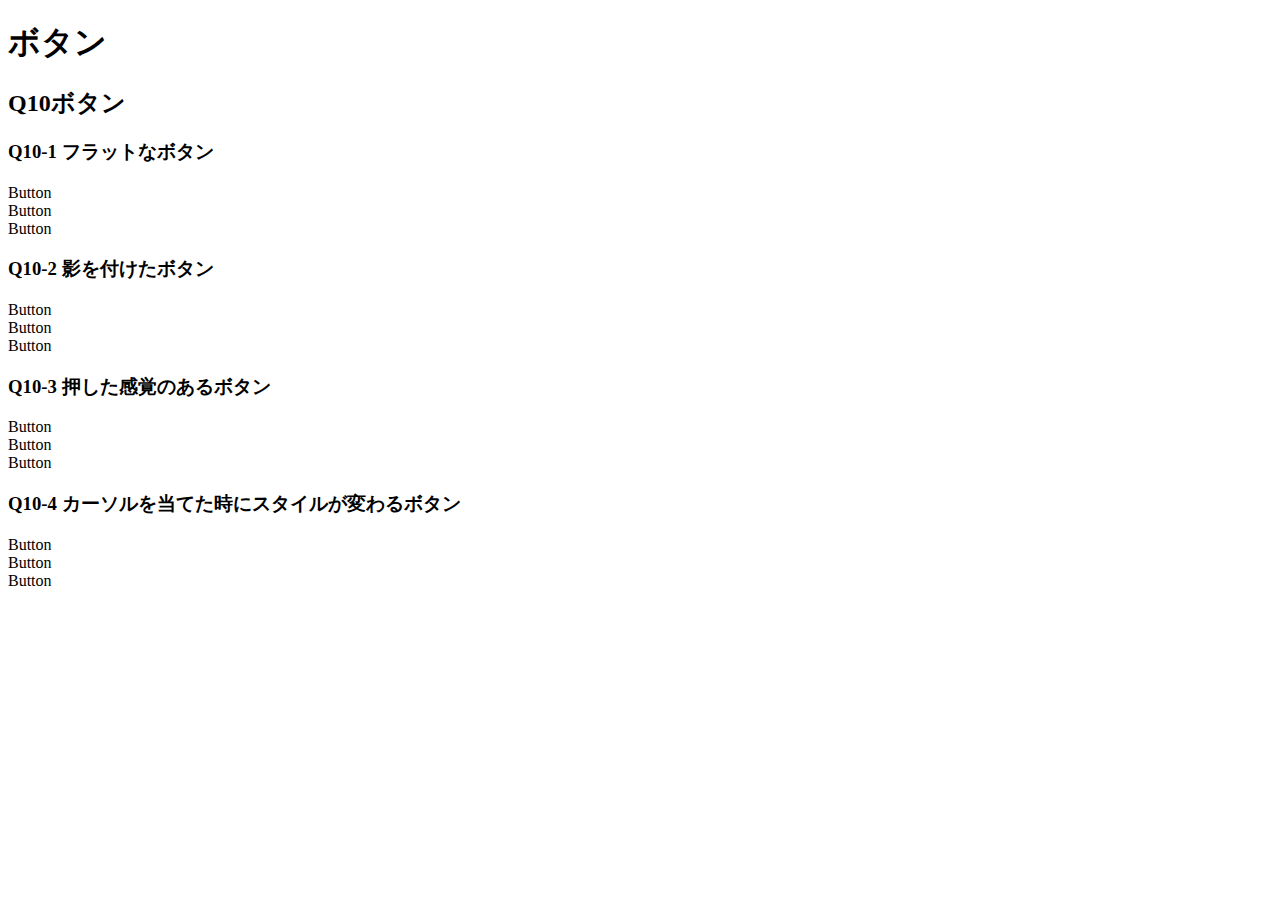
==== q10/q10/index.html @ 6e90b3dd "q10作成途中" ====
<!DOCTYPE html>
<html lang="ja">

<head>
  <meta charset="UTF-8">
  <meta name="viewport" content="width=device-width, initial-scale=1.0">
  <link rel="stylesheet" href="./css/reset.css">
  <link rel="stylesheet" href="./css/base.css">
  <link rel="stylesheet" href="./css/style.css">
  <title>LayoutParts-Q3</title>
</head>

<body>
  <h1 class="title">ボタン</h1>
  <h2 class="sub--title">Q10ボタン</h2>
  <div class="wrapper">
    <h3 class="question--title">Q10-1 フラットなボタン</h3>
    <!-- Q10-1ここから -->
      <div class="btnbox">
        <div class="btn red">Button</div>
        <div class="btn blue">Button</div>
        <div class="btn green">Button</div>
      </div>
    <!-- Q10-1ここまで -->
    <h3 class="question--title">Q10-2 影を付けたボタン</h3>
    <!-- Q10-2ここから -->
      <div class="btnbox">
        <div class="btn red">Button</div>
        <div class="btn blue">Button</div>
        <div class="btn green">Button</div>
      </div>
    <!-- Q10-2ここまで -->
    <h3 class="question--title">Q10-3 押した感覚のあるボタン</h3>
    <!-- Q10-3ここから -->
      <div class="btnbox">
        <div class="btn red">Button</div>
        <div class="btn blue">Button</div>
        <div class="btn green">Button</div>
      </div>
    <!-- Q10-3ここまで -->
    <h3 class="question--title">Q10-4 カーソルを当てた時にスタイルが変わるボタン</h3>
    <!-- Q10-4ここから -->
      <div class="btnbox">
        <div class="btn bouble">Button</div>
        <div class="btn dotted">Button</div>
        <div class="btn bluedot">Button</div>
      </div>
    <!-- Q10-4ここまで -->
  </div>
</body>

</html>
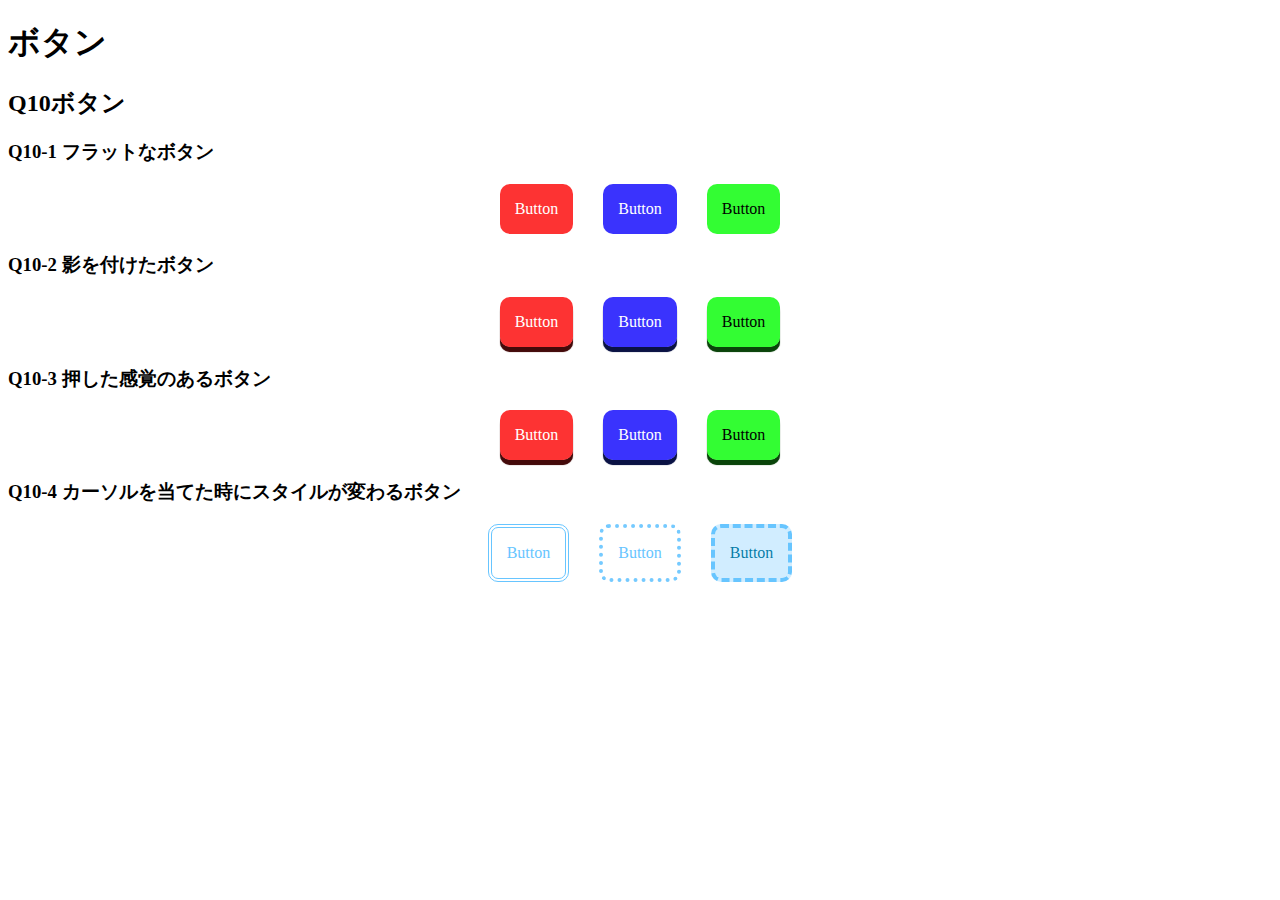
==== commit 215b3cd0: "q10作成" ====
--- a/q10/q10/index.html
+++ b/q10/q10/index.html
@@ -25,25 +25,25 @@
     <h3 class="question--title">Q10-2 影を付けたボタン</h3>
     <!-- Q10-2ここから -->
       <div class="btnbox">
-        <div class="btn red">Button</div>
-        <div class="btn blue">Button</div>
-        <div class="btn green">Button</div>
+        <div class="btn red-shadow">Button</div>
+        <div class="btn blue-shadow">Button</div>
+        <div class="btn green-shadow">Button</div>
       </div>
     <!-- Q10-2ここまで -->
     <h3 class="question--title">Q10-3 押した感覚のあるボタン</h3>
     <!-- Q10-3ここから -->
       <div class="btnbox">
-        <div class="btn red">Button</div>
-        <div class="btn blue">Button</div>
-        <div class="btn green">Button</div>
+        <div class="btn red-pushing">Button</div>
+        <div class="btn blue-pushing">Button</div>
+        <div class="btn green-pushing">Button</div>
       </div>
     <!-- Q10-3ここまで -->
     <h3 class="question--title">Q10-4 カーソルを当てた時にスタイルが変わるボタン</h3>
     <!-- Q10-4ここから -->
       <div class="btnbox">
-        <div class="btn bouble">Button</div>
+        <div class="btn double">Button</div>
         <div class="btn dotted">Button</div>
-        <div class="btn bluedot">Button</div>
+        <div class="btn dashed">Button</div>
       </div>
     <!-- Q10-4ここまで -->
   </div>
--- a/q10/q10/css/style.css
+++ b/q10/q10/css/style.css
@@ -0,0 +1,110 @@
+@charset "UTF-8";
+.btnbox {
+  display: flex;
+  justify-content: center;
+}
+
+.btn {
+  display: inline-block;
+  line-height: 50px;
+  text-align: center;
+  padding: 0 15px;
+  margin-left: 30px;
+  border-radius: 10px;
+  cursor: pointer;
+}
+
+.btn:first-child {
+  margin-left: 0;
+}
+
+.red {
+  color: #fff;
+  background: #fd0f0fd9;
+}
+
+.blue {
+  color: #fff;
+  background: #170ffdd9;
+}
+
+.green {
+  color: #000;
+  background: #0ffd0fd9;
+}
+
+.red-shadow {
+  color: #fff;
+  background: #fd0f0fd9;
+  box-shadow: 0 5px 0 rgba(63, 5, 5, 0.851), 0 5px 1px rgba(63, 5, 5, 0.851);
+}
+
+.blue-shadow {
+  color: #fff;
+  background: #170ffdd9;
+  box-shadow: 0 5px 0 rgba(5, 13, 63, 0.851), 0 5px 1px rgba(5, 13, 63, 0.851);
+}
+
+.green-shadow {
+  color: #000;
+  background: #0ffd0fd9;
+  box-shadow: 0 5px 0 rgba(5, 63, 5, 0.851), 0 5px 1px rgba(5, 63, 5, 0.851);
+}
+
+.red-pushing {
+  color: #fff;
+  background: #fd0f0fd9;
+  box-shadow: 0 5px 0 rgba(63, 5, 5, 0.851), 0 5px 1px rgba(63, 5, 5, 0.851);
+}
+
+.blue-pushing {
+  color: #fff;
+  background: #170ffdd9;
+  box-shadow: 0 5px 0 rgba(5, 13, 63, 0.851), 0 5px 1px rgba(5, 13, 63, 0.851);
+}
+
+.green-pushing {
+  color: #000;
+  background: #0ffd0fd9;
+  box-shadow: 0 5px 0 rgba(5, 63, 5, 0.851), 0 5px 1px rgba(5, 63, 5, 0.851);
+}
+
+.red-pushing:active,
+.blue-pushing:active,
+.green-pushing:active {
+  transform: translateY(4px);
+  box-shadow: 0 0 1px rgba(0, 0, 0, 0.851);
+  border-bottom: none;
+}
+
+.double {
+  color: #67c5ff;
+  border: 4px double #67c5ff;
+  transition: .5s;
+}
+
+.double:hover {
+  background: #fffbef;
+}
+
+.dotted {
+  color: #67c5ff;
+  border: 4px dotted #75caff;
+  transition: .5s;
+}
+
+.dotted:hover {
+  border-style: dashed;
+}
+
+.dashed {
+  color: #0079a5f8;
+  background: #d0edfff8;
+  border: 4px dashed #67c5ff;
+  transition: .5s;
+}
+
+.dashed:hover {
+  color: #67c5ff;
+  background: #ffffff;
+}
